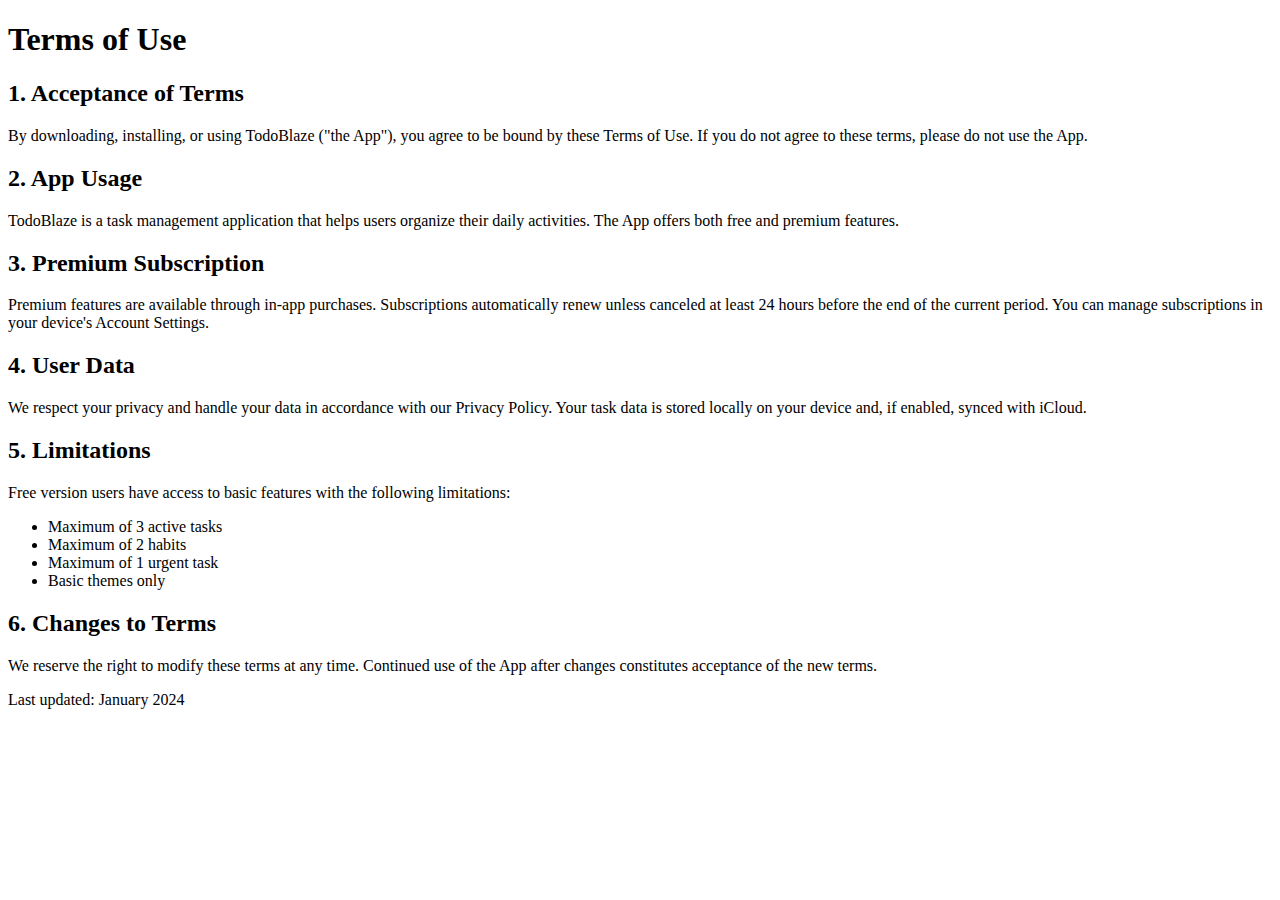
==== terms.html @ f1963868 "Create terms.html" ====
<!DOCTYPE html>
<html lang="en">
<head>
    <meta charset="UTF-8">
    <meta name="viewport" content="width=device-width, initial-scale=1.0">
    <title>TodoBlaze - Terms of Use</title>
    <link rel="stylesheet" href="styles.css">
</head>
<body>
    <div class="container">
        <h1>Terms of Use</h1>
        
        <h2>1. Acceptance of Terms</h2>
        <p>By downloading, installing, or using TodoBlaze ("the App"), you agree to be bound by these Terms of Use. If you do not agree to these terms, please do not use the App.</p>
        
        <h2>2. App Usage</h2>
        <p>TodoBlaze is a task management application that helps users organize their daily activities. The App offers both free and premium features.</p>
        
        <h2>3. Premium Subscription</h2>
        <p>Premium features are available through in-app purchases. Subscriptions automatically renew unless canceled at least 24 hours before the end of the current period. You can manage subscriptions in your device's Account Settings.</p>
        
        <h2>4. User Data</h2>
        <p>We respect your privacy and handle your data in accordance with our Privacy Policy. Your task data is stored locally on your device and, if enabled, synced with iCloud.</p>
        
        <h2>5. Limitations</h2>
        <p>Free version users have access to basic features with the following limitations:</p>
        <ul>
            <li>Maximum of 3 active tasks</li>
            <li>Maximum of 2 habits</li>
            <li>Maximum of 1 urgent task</li>
            <li>Basic themes only</li>
        </ul>
        
        <h2>6. Changes to Terms</h2>
        <p>We reserve the right to modify these terms at any time. Continued use of the App after changes constitutes acceptance of the new terms.</p>
        
        <div class="last-updated">
            Last updated: January 2024
        </div>
    </div>
</body>
</html>
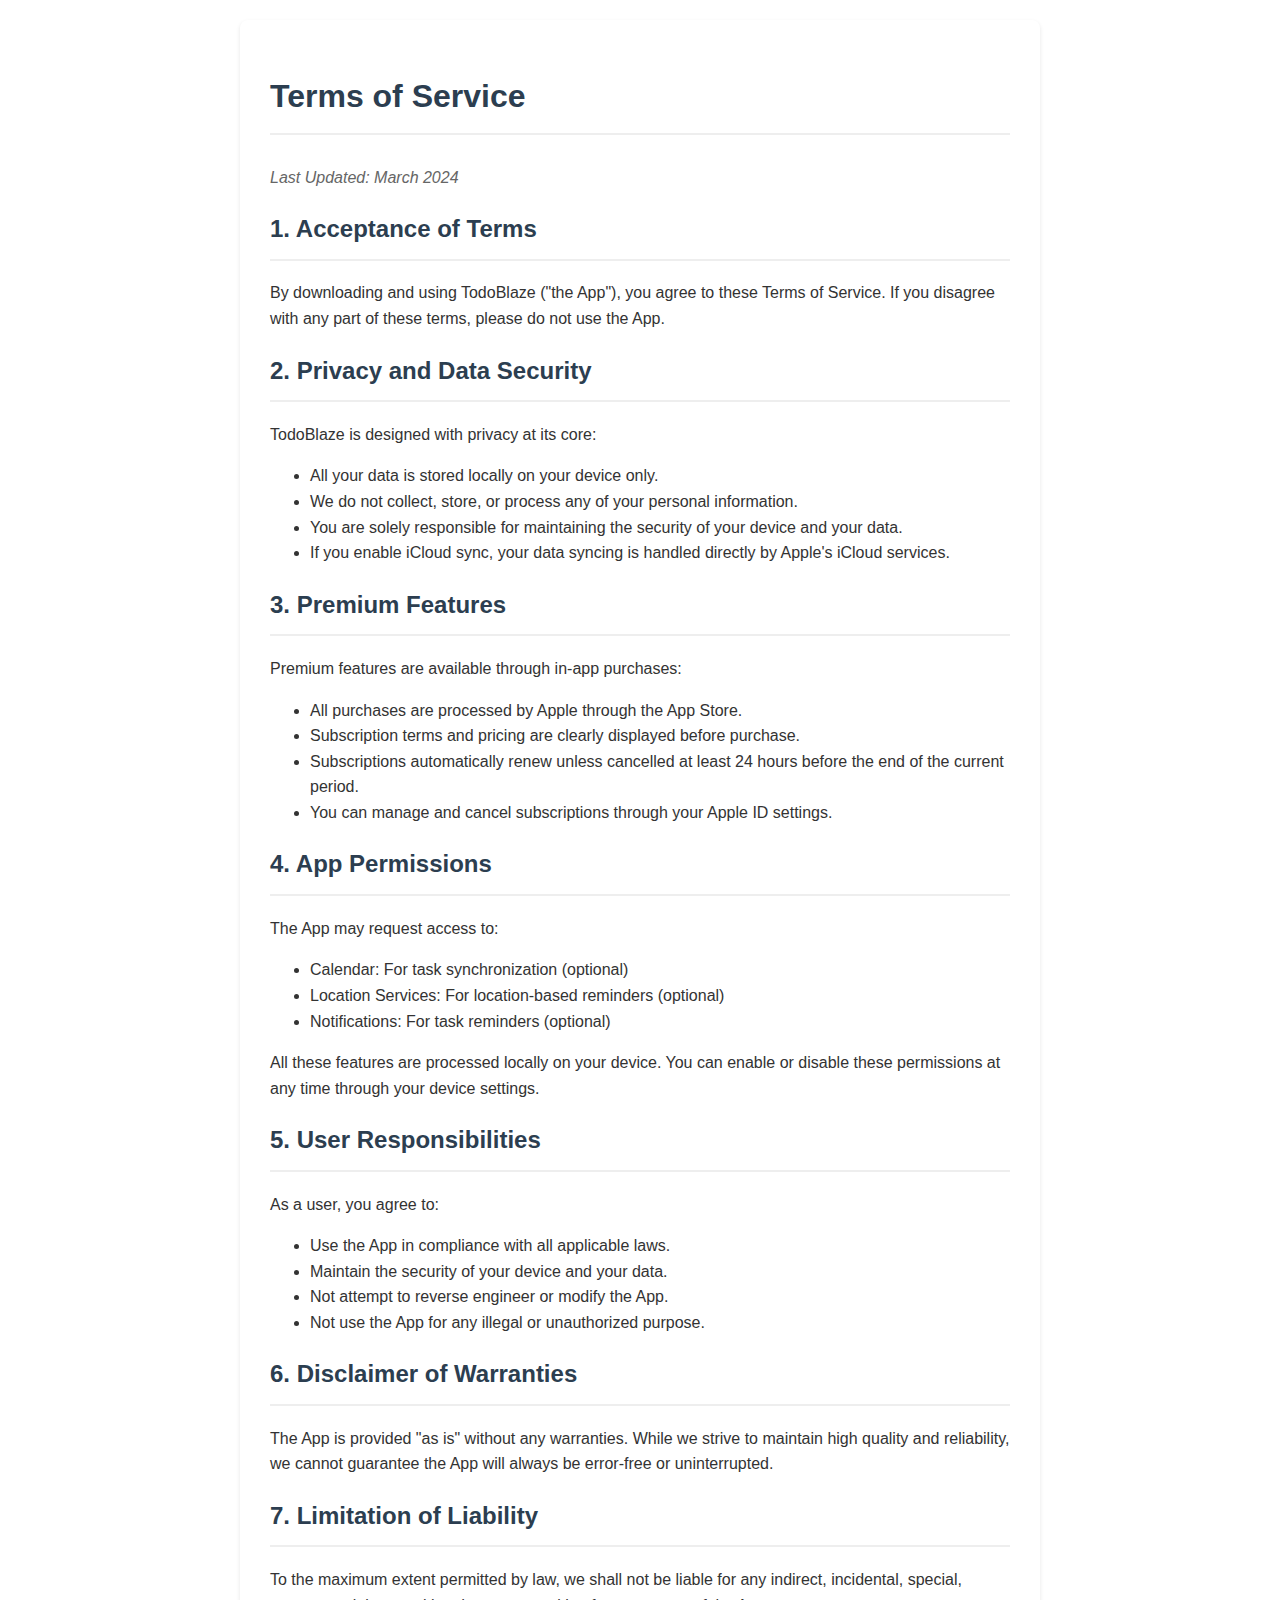
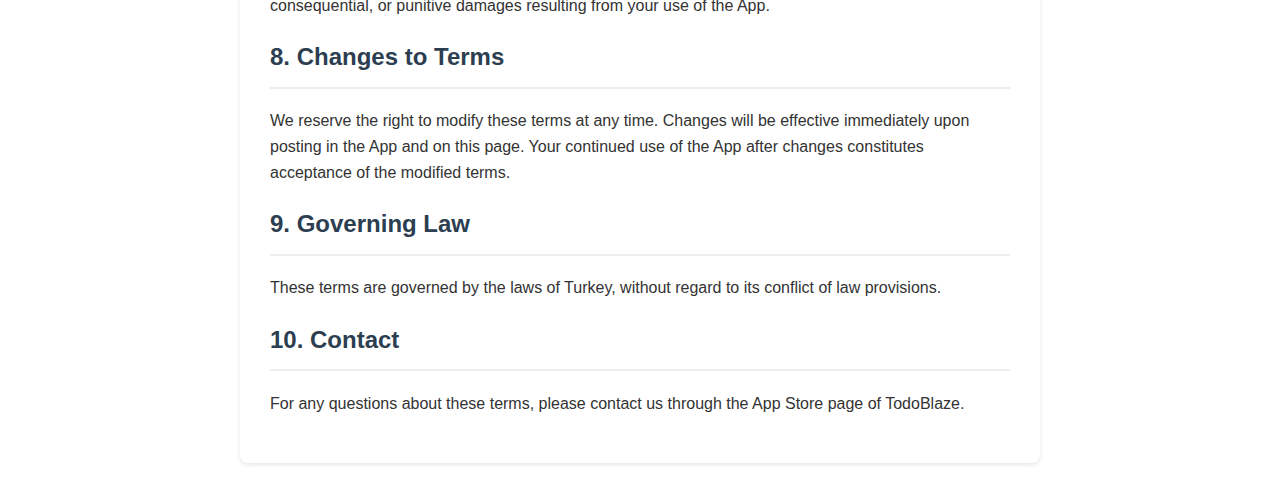
==== commit 750e7c10: "Update terms.html" ====
--- a/terms.html
+++ b/terms.html
@@ -3,40 +3,87 @@
 <head>
     <meta charset="UTF-8">
     <meta name="viewport" content="width=device-width, initial-scale=1.0">
-    <title>TodoBlaze - Terms of Use</title>
+    <title>TodoBlaze Terms of Service</title>
     <link rel="stylesheet" href="styles.css">
 </head>
 <body>
     <div class="container">
-        <h1>Terms of Use</h1>
-        
-        <h2>1. Acceptance of Terms</h2>
-        <p>By downloading, installing, or using TodoBlaze ("the App"), you agree to be bound by these Terms of Use. If you do not agree to these terms, please do not use the App.</p>
-        
-        <h2>2. App Usage</h2>
-        <p>TodoBlaze is a task management application that helps users organize their daily activities. The App offers both free and premium features.</p>
-        
-        <h2>3. Premium Subscription</h2>
-        <p>Premium features are available through in-app purchases. Subscriptions automatically renew unless canceled at least 24 hours before the end of the current period. You can manage subscriptions in your device's Account Settings.</p>
-        
-        <h2>4. User Data</h2>
-        <p>We respect your privacy and handle your data in accordance with our Privacy Policy. Your task data is stored locally on your device and, if enabled, synced with iCloud.</p>
-        
-        <h2>5. Limitations</h2>
-        <p>Free version users have access to basic features with the following limitations:</p>
-        <ul>
-            <li>Maximum of 3 active tasks</li>
-            <li>Maximum of 2 habits</li>
-            <li>Maximum of 1 urgent task</li>
-            <li>Basic themes only</li>
-        </ul>
-        
-        <h2>6. Changes to Terms</h2>
-        <p>We reserve the right to modify these terms at any time. Continued use of the App after changes constitutes acceptance of the new terms.</p>
-        
-        <div class="last-updated">
-            Last updated: January 2024
-        </div>
+        <h1>Terms of Service</h1>
+        <p class="last-updated">Last Updated: March 2024</p>
+
+        <section>
+            <h2>1. Acceptance of Terms</h2>
+            <p>By downloading and using TodoBlaze ("the App"), you agree to these Terms of Service. If you disagree with any part of these terms, please do not use the App.</p>
+        </section>
+
+        <section>
+            <h2>2. Privacy and Data Security</h2>
+            <p>TodoBlaze is designed with privacy at its core:</p>
+            <ul>
+                <li>All your data is stored locally on your device only.</li>
+                <li>We do not collect, store, or process any of your personal information.</li>
+                <li>You are solely responsible for maintaining the security of your device and your data.</li>
+                <li>If you enable iCloud sync, your data syncing is handled directly by Apple's iCloud services.</li>
+            </ul>
+        </section>
+
+        <section>
+            <h2>3. Premium Features</h2>
+            <p>Premium features are available through in-app purchases:</p>
+            <ul>
+                <li>All purchases are processed by Apple through the App Store.</li>
+                <li>Subscription terms and pricing are clearly displayed before purchase.</li>
+                <li>Subscriptions automatically renew unless cancelled at least 24 hours before the end of the current period.</li>
+                <li>You can manage and cancel subscriptions through your Apple ID settings.</li>
+            </ul>
+        </section>
+
+        <section>
+            <h2>4. App Permissions</h2>
+            <p>The App may request access to:</p>
+            <ul>
+                <li>Calendar: For task synchronization (optional)</li>
+                <li>Location Services: For location-based reminders (optional)</li>
+                <li>Notifications: For task reminders (optional)</li>
+            </ul>
+            <p>All these features are processed locally on your device. You can enable or disable these permissions at any time through your device settings.</p>
+        </section>
+
+        <section>
+            <h2>5. User Responsibilities</h2>
+            <p>As a user, you agree to:</p>
+            <ul>
+                <li>Use the App in compliance with all applicable laws.</li>
+                <li>Maintain the security of your device and your data.</li>
+                <li>Not attempt to reverse engineer or modify the App.</li>
+                <li>Not use the App for any illegal or unauthorized purpose.</li>
+            </ul>
+        </section>
+
+        <section>
+            <h2>6. Disclaimer of Warranties</h2>
+            <p>The App is provided "as is" without any warranties. While we strive to maintain high quality and reliability, we cannot guarantee the App will always be error-free or uninterrupted.</p>
+        </section>
+
+        <section>
+            <h2>7. Limitation of Liability</h2>
+            <p>To the maximum extent permitted by law, we shall not be liable for any indirect, incidental, special, consequential, or punitive damages resulting from your use of the App.</p>
+        </section>
+
+        <section>
+            <h2>8. Changes to Terms</h2>
+            <p>We reserve the right to modify these terms at any time. Changes will be effective immediately upon posting in the App and on this page. Your continued use of the App after changes constitutes acceptance of the modified terms.</p>
+        </section>
+
+        <section>
+            <h2>9. Governing Law</h2>
+            <p>These terms are governed by the laws of Turkey, without regard to its conflict of law provisions.</p>
+        </section>
+
+        <section>
+            <h2>10. Contact</h2>
+            <p>For any questions about these terms, please contact us through the App Store page of TodoBlaze.</p>
+        </section>
     </div>
 </body>
 </html>
--- a/styles.css
+++ b/styles.css
@@ -0,0 +1,47 @@
+body {
+    font-family: -apple-system, BlinkMacSystemFont, "Segoe UI", Roboto, Helvetica, Arial, sans-serif;
+    line-height: 1.6;
+    max-width: 800px;
+    margin: 0 auto;
+    padding: 20px;
+    color: #333;
+}
+
+h1, h2 {
+    color: #2c3e50;
+    border-bottom: 2px solid #eee;
+    padding-bottom: 10px;
+}
+
+.container {
+    background: white;
+    padding: 30px;
+    border-radius: 8px;
+    box-shadow: 0 2px 4px rgba(0,0,0,0.1);
+}
+
+.last-updated {
+    color: #666;
+    font-style: italic;
+    margin-top: 30px;
+}
+
+@media (prefers-color-scheme: dark) {
+    body {
+        background-color: #1a1a1a;
+        color: #e0e0e0;
+    }
+    
+    .container {
+        background: #2d2d2d;
+    }
+    
+    h1, h2 {
+        color: #e0e0e0;
+        border-bottom-color: #444;
+    }
+    
+    .last-updated {
+        color: #999;
+    }
+}
